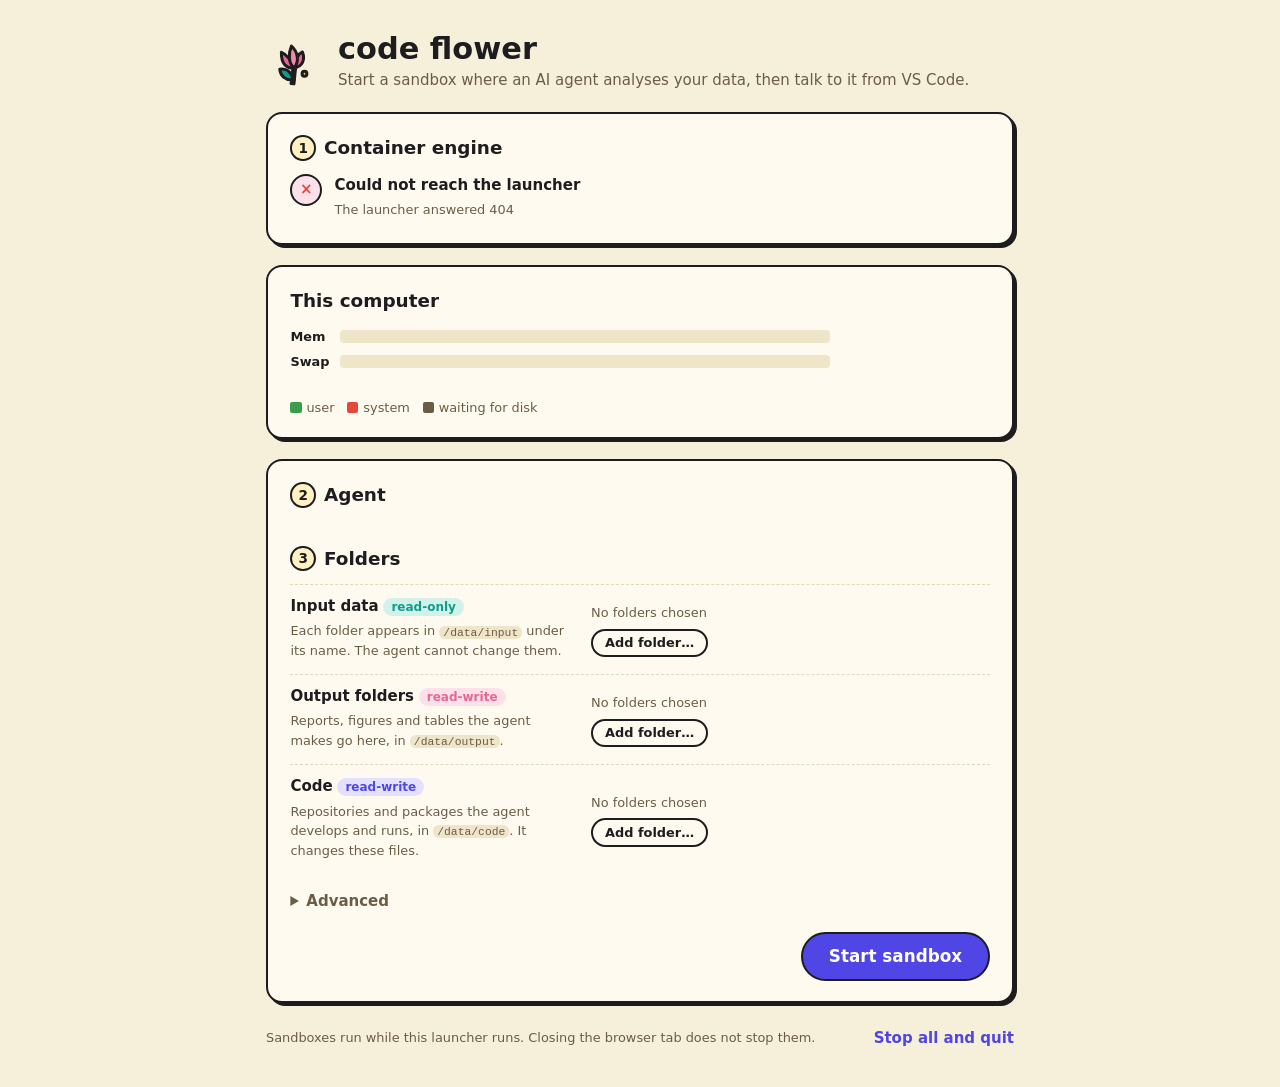
==== internal/gui/page/index.html @ 281e81e2 "Initial import from codeflower-agent@pre-split Co-Authored-By: Claude Opus 5.5 <noreply@anthropic.co" ====
<!doctype html>
<html lang="en">
<head>
<meta charset="utf-8">
<meta name="viewport" content="width=device-width, initial-scale=1">
<title>code flower launcher</title>
<link rel="icon" href="tulip.svg" type="image/svg+xml">
<link rel="stylesheet" href="style.css">
</head>
<body>
<header class="top">
  <img class="logo" src="tulip.svg" alt="">
  <div>
    <h1>code flower</h1>
    <p class="muted">Start a sandbox where an AI agent analyses your data, then talk to it from VS Code.</p>
  </div>
  <span class="version muted" id="version"></span>
</header>

<main>
  <section class="card" id="engine-card">
    <h2><span class="step">1</span> Container engine</h2>
    <div id="engine-body"><p class="muted"><span class="spinner"></span> Looking for Docker, Podman or Apptainer…</p></div>
  </section>

  <section class="card" id="resources-card" aria-labelledby="resources-title">
    <h2 id="resources-title">This computer <span class="muted small grow" id="resources-summary"></span></h2>
    <div class="meters">
      <div class="meter-row"><span class="meter-label">Mem</span><div class="meter" id="memory-meter"></div><span class="meter-value" id="memory-value"></span></div>
      <div class="meter-row" id="swap-row"><span class="meter-label">Swap</span><div class="meter" id="swap-meter"></div><span class="meter-value" id="swap-value"></span></div>
    </div>
    <div class="cores" id="cores" aria-label="Processor usage per core"></div>
    <p class="muted small legend">
      <span class="key key-user"></span> user <span class="key key-system"></span> system <span class="key key-iowait"></span> waiting for disk
      <span id="cache-key" hidden><span class="key key-cache"></span> file cache</span>
    </p>
    <p class="muted small" id="resources-note"></p>
  </section>

  <form class="card" id="start-form" autocomplete="off">
    <h2><span class="step">2</span> Agent</h2>
    <div class="agents" id="agents" role="radiogroup" aria-label="Agent"></div>

    <h2><span class="step">3</span> Folders</h2>
    <div class="folder-row">
      <div class="folder-label">
        <strong>Input data</strong> <span class="tag tag-teal">read-only</span>
        <p class="muted small">Each folder appears in <code>/data/input</code> under its name. The agent cannot change them.</p>
      </div>
      <div class="folder-list">
        <ul class="paths" id="inputs-list" data-empty="No folders chosen"></ul>
        <button type="button" class="pill pill-small" data-browse="inputs">Add folder…</button>
      </div>
    </div>
    <div class="folder-row">
      <div class="folder-label">
        <strong>Output folders</strong> <span class="tag tag-pink">read-write</span>
        <p class="muted small">Reports, figures and tables the agent makes go here, in <code>/data/output</code>.</p>
      </div>
      <div class="folder-list">
        <ul class="paths" id="outputs-list" data-empty="No folders chosen"></ul>
        <button type="button" class="pill pill-small" data-browse="outputs">Add folder…</button>
      </div>
    </div>
    <div class="folder-row">
      <div class="folder-label">
        <strong>Code</strong> <span class="tag tag-indigo">read-write</span>
        <p class="muted small">Repositories and packages the agent develops and runs, in <code>/data/code</code>. It changes these files.</p>
      </div>
      <div class="folder-list">
        <ul class="paths" id="code-list" data-empty="No folders chosen"></ul>
        <button type="button" class="pill pill-small" data-browse="code">Add folder…</button>
      </div>
    </div>

    <details class="advanced">
      <summary>Advanced</summary>
      <label>Project name
        <input id="project" value="default" pattern="[A-Za-z0-9][A-Za-z0-9._\-]*" maxlength="100">
        <span class="muted small">Sessions, sign-ins and the agent's working files are kept per project in <code id="projects-dir"></code>.</span>
      </label>
      <label>Engine
        <select id="engine"><option value="auto">Automatic</option><option value="docker">Docker</option><option value="podman">Podman</option><option value="apptainer">Apptainer</option></select>
      </label>
      <label>Sandbox image
        <input id="image" placeholder="codeflower-sandbox">
        <span class="muted small">A Docker or Podman image name, or an Apptainer <code>.sif</code> file.</span>
      </label>
    </details>

    <div class="actions">
      <p class="error" id="start-error" role="alert"></p>
      <button type="submit" class="pill pill-primary pill-large" id="start">Start sandbox</button>
    </div>
  </form>

  <section id="workers"></section>
</main>

<footer>
  <span class="muted small">Sandboxes run while this launcher runs. Closing the browser tab does not stop them.</span>
  <button type="button" class="link" id="quit">Stop all and quit</button>
</footer>

<dialog id="browser">
  <form method="dialog" class="browser">
    <header>
      <h3 id="browser-title">Choose a folder</h3>
      <button class="icon-button" value="cancel" aria-label="Close">×</button>
    </header>
    <div class="browser-path">
      <button type="button" class="icon-button" id="browser-up" title="Up one folder" aria-label="Up one folder">↑</button>
      <input id="browser-location" aria-label="Folder path" spellcheck="false">
      <button type="button" class="pill pill-small" id="browser-go">Go</button>
    </div>
    <div class="browser-body">
      <nav id="browser-places" aria-label="Places"></nav>
      <ul id="browser-list" role="listbox" aria-label="Folders"></ul>
    </div>
    <p class="error small" id="browser-error"></p>
    <footer>
      <span class="muted small" id="browser-summary"></span>
      <button type="button" class="pill pill-small" id="browser-new">New folder</button>
      <button class="pill" value="cancel">Cancel</button>
      <button type="button" class="pill pill-primary" id="browser-choose">Use this folder</button>
    </footer>
  </form>
</dialog>

<template id="worker-template">
  <article class="card worker">
    <header>
      <span class="badge"></span>
      <div class="grow">
        <h3></h3>
        <p class="muted small meta"></p>
      </div>
      <button type="button" class="pill pill-small stop">Stop</button>
      <button type="button" class="icon-button forget" title="Remove from the list" aria-label="Remove from the list">×</button>
    </header>
    <div class="connect">
      <p><strong>Connect from VS Code.</strong> Install the code flower extension, then click <em>Open in VS Code</em>, or run
        <em>code flower: Connect to worker</em> from the command palette and paste this line:</p>
      <div class="line">
        <code class="url"></code>
        <button type="button" class="pill pill-small copy">Copy</button>
        <a class="pill pill-small pill-teal open">Open in VS Code</a>
      </div>
      <p class="muted small">Anyone with this line can control the agent; keep it to yourself.</p>
    </div>
    <p class="error worker-error"></p>
    <details class="log"><summary>Log</summary><pre></pre></details>
  </article>
</template>

<script src="app.js"></script>
</body>
</html>
---- internal/gui/page/style.css ----
/* The code flower look (codeflower.dev): paper and ink, bold outlines with
   hard offset shadows, pill buttons. Dark mode uses warm charcoal surfaces. */
:root {
  --paper: #f6efd9;
  --card: #fffaf0;
  --ink: #1d1d1f;
  --muted: #6b5d45;
  --line: #1d1d1f;
  --soft-line: #e3d8bd;
  --shadow: #1d1d1f;
  --code: #efe5c9;
  --indigo: #4f46e5;
  --indigo-soft: #e4e1ff;
  --teal: #0f9d8a;
  --teal-soft: #d3f1eb;
  --pink: #e8668f;
  --pink-soft: #fde1ea;
  --yellow-soft: #fff1c2;
  --orange: #ed9e4b;
  --red: #e5483b;
  --green: #3a9d4b;
  --on-accent: #fff;
  --border: 2px;
  --lift: 3px;
  color-scheme: light;
}

@media (prefers-color-scheme: dark) {
  :root {
    --paper: #1c1b21;
    --card: #25242c;
    --ink: #ece6d6;
    --muted: #a19a8b;
    --line: #45424f;
    --soft-line: #34323c;
    --shadow: transparent;
    --code: #2c2a33;
    --indigo: #7f78ff;
    --indigo-soft: #2b2946;
    --teal: #3cc9b4;
    --teal-soft: #1b3533;
    --pink: #f08cab;
    --pink-soft: #3d2530;
    --yellow-soft: #352f1e;
    --orange: #f2a65a;
    --red: #f07167;
    --green: #6cc77b;
    --border: 1px;
    --lift: 0px;
    color-scheme: dark;
  }
  .logo { background: #f6efd9; }
}

* { box-sizing: border-box; }

body {
  margin: 0;
  background: var(--paper);
  color: var(--ink);
  font: 15px/1.5 "DM Sans", system-ui, -apple-system, "Segoe UI", sans-serif;
}

h1, h2, h3 {
  font-family: "Fredoka", ui-rounded, "SF Pro Rounded", "Segoe UI", system-ui, sans-serif;
  font-weight: 600;
  margin: 0;
}

h1 { font-size: 1.9rem; line-height: 1.1; }
h2 { font-size: 1.15rem; margin: 0 0 0.75rem; display: flex; align-items: center; gap: 0.5rem; }
h2:not(:first-child) { margin-top: 1.5rem; }
h3 { font-size: 1.05rem; }

code {
  font-family: ui-monospace, "SF Mono", Menlo, Consolas, monospace;
  font-size: 0.88em;
  background: var(--code);
  border-radius: 6px;
  padding: 0.05em 0.35em;
}

a { color: var(--indigo); font-weight: 600; }
a.pill { color: var(--ink); }
a.pill-primary, a.pill-teal { color: var(--on-accent); }
.muted { color: var(--muted); }
.small { font-size: 0.86em; }
.grow { flex: 1; min-width: 0; }
p { margin: 0.25rem 0; }

.top {
  display: flex;
  align-items: center;
  gap: 1rem;
  max-width: 780px;
  margin: 0 auto;
  padding: 2rem 16px 1rem;
}
.top > div { flex: 1; }
.logo { width: 56px; height: 56px; border-radius: 16px; padding: 4px; }
.version { align-self: flex-start; font-size: 0.8em; }

main {
  max-width: 780px;
  margin: 0 auto;
  padding: 0 16px;
  display: flex;
  flex-direction: column;
  gap: 1.25rem;
}

.card {
  background: var(--card);
  border: var(--border) solid var(--line);
  border-radius: 16px;
  box-shadow: var(--lift) var(--lift) 0 var(--shadow);
  padding: 1.25rem 1.4rem;
}

.step {
  display: inline-grid;
  place-items: center;
  width: 1.6rem;
  height: 1.6rem;
  border-radius: 50%;
  background: var(--yellow-soft);
  border: var(--border) solid var(--line);
  font-size: 0.85rem;
}

/* Buttons */
.pill {
  display: inline-flex;
  align-items: center;
  justify-content: center;
  gap: 0.35rem;
  border: var(--border) solid var(--line);
  border-radius: 999px;
  padding: 0.35rem 1rem;
  background: var(--card);
  color: var(--ink);
  font: inherit;
  font-weight: 600;
  cursor: pointer;
  text-decoration: none;
  white-space: nowrap;
  transition: transform 0.08s, box-shadow 0.08s;
}
.pill:hover:not(:disabled) { transform: translate(-1px, -1px); box-shadow: 3px 3px 0 var(--shadow); }
.pill:active:not(:disabled) { transform: translate(2px, 2px); box-shadow: none; }
.pill:disabled { opacity: 0.45; cursor: default; }
.pill-primary { background: var(--indigo); color: var(--on-accent); }
.pill-teal { background: var(--teal); color: var(--on-accent); }
.pill-small { padding: 0.15rem 0.75rem; font-size: 0.86em; }
.pill-large { padding: 0.6rem 1.6rem; font-size: 1.05rem; }

.icon-button {
  border: none;
  background: none;
  color: var(--muted);
  font-size: 1.25rem;
  line-height: 1;
  width: 2rem;
  height: 2rem;
  border-radius: 8px;
  cursor: pointer;
}
.icon-button:hover { background: var(--code); color: var(--ink); }

.link {
  border: none;
  background: none;
  color: var(--indigo);
  font: inherit;
  font-weight: 600;
  cursor: pointer;
  padding: 0;
}
.link:hover { text-decoration: underline; }

:focus-visible { outline: 2px solid var(--indigo); outline-offset: 2px; }

.tag {
  display: inline-block;
  border-radius: 999px;
  padding: 0 0.5rem;
  font-size: 0.75rem;
  font-weight: 600;
}
.tag-teal { background: var(--teal-soft); color: var(--teal); }
.tag-pink { background: var(--pink-soft); color: var(--pink); }
.tag-indigo { background: var(--indigo-soft); color: var(--indigo); }

.error { color: var(--red); font-weight: 600; margin: 0; }
.error:empty { display: none; }

.spinner {
  display: inline-block;
  width: 0.9em;
  height: 0.9em;
  border: 2px solid var(--soft-line);
  border-top-color: var(--indigo);
  border-radius: 50%;
  animation: spin 0.8s linear infinite;
  vertical-align: -0.1em;
}
@keyframes spin { to { transform: rotate(360deg); } }

/* Engine status */
.status { display: flex; gap: 0.75rem; align-items: flex-start; }
.status-icon {
  flex: none;
  display: grid;
  place-items: center;
  width: 2rem;
  height: 2rem;
  border-radius: 50%;
  border: var(--border) solid var(--line);
  font-weight: 700;
}
.status-icon.ok { background: var(--teal-soft); color: var(--teal); }
.status-icon.bad { background: var(--pink-soft); color: var(--red); }
.status-icon.warn { background: var(--yellow-soft); color: var(--orange); }
.engines { display: flex; flex-wrap: wrap; gap: 0.4rem; margin-top: 0.5rem; }
.engines span { font-size: 0.8em; border-radius: 999px; padding: 0.05rem 0.55rem; background: var(--code); }
.engines .ready { background: var(--teal-soft); color: var(--teal); font-weight: 600; }

.guide-tabs { display: flex; flex-wrap: wrap; gap: 0.4rem; margin: 1rem 0 0.75rem; }
.guide-tabs button[aria-selected="true"] { background: var(--ink); color: var(--card); }
.steps { margin: 0; padding-left: 1.3rem; }
.steps li { margin: 0.5rem 0; }
.command {
  display: flex;
  align-items: flex-start;
  gap: 0.5rem;
  margin-top: 0.35rem;
  background: var(--code);
  border-radius: 10px;
  padding: 0.45rem 0.6rem;
}
.command pre {
  flex: 1;
  margin: 0;
  overflow-x: auto;
  font: 0.86em/1.5 ui-monospace, "SF Mono", Menlo, Consolas, monospace;
}
.command button { flex: none; }
.recheck { margin-top: 1rem; display: flex; gap: 0.75rem; align-items: center; }

/* Agents */
.agents { display: grid; grid-template-columns: repeat(auto-fit, minmax(190px, 1fr)); gap: 0.75rem; }
.agent {
  display: flex;
  flex-direction: column;
  gap: 0.2rem;
  text-align: left;
  padding: 0.8rem 0.95rem;
  border: var(--border) solid var(--soft-line);
  border-radius: 14px;
  background: var(--card);
  color: var(--ink);
  font: inherit;
  cursor: pointer;
}
.agent:hover { border-color: var(--line); }
.agent[aria-checked="true"] {
  border-color: var(--line);
  background: var(--indigo-soft);
  box-shadow: var(--lift) var(--lift) 0 var(--shadow);
}
.agent strong { font-family: "Fredoka", ui-rounded, system-ui, sans-serif; font-size: 1.05rem; }
.agent .check { float: right; color: var(--indigo); visibility: hidden; }
.agent[aria-checked="true"] .check { visibility: visible; }

/* Folders */
.folder-row {
  display: grid;
  grid-template-columns: minmax(0, 1fr) minmax(0, 1.4fr);
  gap: 0.5rem 1rem;
  align-items: center;
  padding: 0.6rem 0;
  border-top: 1px dashed var(--soft-line);
}
.folder-row:first-of-type { border-top: none; }
.folder-list { display: flex; flex-direction: column; gap: 0.4rem; align-items: flex-start; min-width: 0; }
.paths { list-style: none; margin: 0; padding: 0; display: flex; flex-direction: column; gap: 0.3rem; width: 100%; }
.paths:empty::before { content: attr(data-empty); color: var(--muted); font-size: 0.86em; }
.paths li { display: flex; gap: 0.4rem; align-items: center; min-width: 0; }
.paths .target { flex: none; color: var(--muted); font: 0.8em ui-monospace, "SF Mono", Menlo, Consolas, monospace; }
.path {
  flex: 1;
  min-width: 0;
  overflow: hidden;
  text-overflow: ellipsis;
  white-space: nowrap;
  /* Long paths lose their start, not the folder name. */
  direction: rtl;
  text-align: left;
  font: 0.86em ui-monospace, "SF Mono", Menlo, Consolas, monospace;
  background: var(--code);
  border-radius: 8px;
  padding: 0.35rem 0.55rem;
}
.path bdi { direction: ltr; unicode-bidi: isolate; }
.path:empty::before { content: attr(data-empty); color: var(--muted); direction: ltr; font-family: inherit; }

#resources-card h2 .grow { font-weight: 400; text-align: right; }
.meters { display: flex; flex-direction: column; gap: 0.35rem; }
.meter-row { display: grid; grid-template-columns: 2.6rem minmax(0, 1fr) auto; gap: 0.5rem; align-items: center; }
.meter-row[hidden] { display: none; }
.meter-label { font-weight: 600; font-size: 0.86em; }
.meter-value { font: 0.8em ui-monospace, "SF Mono", Menlo, Consolas, monospace; white-space: nowrap; min-width: 9.5rem; text-align: right; }
.meter {
  display: flex;
  height: 0.8rem;
  background: var(--code);
  border-radius: 4px;
  overflow: hidden;
}
.meter span { transition: width 0.4s ease; }
.meter .user, .meter .used, .key-user { background: var(--green); }
.meter .system, .key-system { background: var(--red); }
.meter .iowait, .key-iowait { background: var(--muted); }
.meter .cache, .key-cache { background: var(--orange); opacity: 0.55; }
.cores {
  display: grid;
  grid-template-columns: repeat(auto-fill, minmax(10.5rem, 1fr));
  gap: 0.3rem 1rem;
  margin-top: 0.9rem;
}
.core { display: grid; grid-template-columns: 1.8rem minmax(0, 1fr) 2.8rem; gap: 0.35rem; align-items: center; }
.core .meter { height: 0.6rem; }
.core-label, .core-value { font: 0.75em ui-monospace, "SF Mono", Menlo, Consolas, monospace; color: var(--muted); }
.core-value { text-align: right; }
.legend { margin: 0.75rem 0 0; display: flex; flex-wrap: wrap; align-items: center; gap: 0.3rem; }
.key { display: inline-block; width: 0.7rem; height: 0.7rem; border-radius: 2px; margin-left: 0.5rem; }
.key:first-child { margin-left: 0; }
#resources-note:empty { display: none; }
#resources-note { margin: 0.4rem 0 0; }

.advanced { margin-top: 1rem; }
.advanced summary { cursor: pointer; font-weight: 600; color: var(--muted); }
.advanced label { display: flex; flex-direction: column; gap: 0.2rem; margin-top: 0.75rem; font-weight: 600; }
.advanced label .small { font-weight: 400; }
input, select {
  font: inherit;
  color: var(--ink);
  background: var(--card);
  border: var(--border) solid var(--soft-line);
  border-radius: 10px;
  padding: 0.35rem 0.6rem;
}
input:focus, select:focus { border-color: var(--indigo); outline: none; }
.advanced input, .advanced select { max-width: 360px; }

.actions { display: flex; align-items: center; justify-content: flex-end; gap: 1rem; margin-top: 1.25rem; }
.actions .error { flex: 1; }

/* Running sandboxes */
#workers { display: flex; flex-direction: column; gap: 1rem; }
#workers:empty { display: none; }
.worker > header { display: flex; align-items: center; gap: 0.75rem; }
.badge {
  flex: none;
  border-radius: 999px;
  padding: 0.1rem 0.6rem;
  font-size: 0.78rem;
  font-weight: 700;
  border: var(--border) solid var(--line);
}
.badge.starting, .badge.stopping { background: var(--yellow-soft); }
.badge.ready { background: var(--teal-soft); color: var(--teal); }
.badge.stopped { background: var(--code); color: var(--muted); }
.badge.failed { background: var(--pink-soft); color: var(--red); }
.meta { overflow: hidden; text-overflow: ellipsis; }
.connect { margin-top: 0.9rem; padding: 0.8rem 0.9rem; border-radius: 12px; background: var(--teal-soft); }
.connect[hidden] { display: none; }
.line { display: flex; flex-wrap: wrap; gap: 0.5rem; align-items: center; margin: 0.5rem 0; }
.line code { flex: 1 1 260px; min-width: 0; overflow-x: auto; white-space: nowrap; background: var(--card); padding: 0.35rem 0.55rem; }
.worker-error { margin-top: 0.75rem; }
.log { margin-top: 0.75rem; }
.log summary { cursor: pointer; color: var(--muted); font-weight: 600; font-size: 0.9em; }
.log pre {
  margin: 0.5rem 0 0;
  max-height: 260px;
  overflow: auto;
  background: var(--code);
  border-radius: 10px;
  padding: 0.6rem 0.75rem;
  font: 0.8em/1.45 ui-monospace, "SF Mono", Menlo, Consolas, monospace;
  white-space: pre-wrap;
  word-break: break-all;
}
.forget[hidden], .stop[hidden] { display: none; }

footer {
  max-width: 780px;
  margin: 1.5rem auto 2.5rem;
  padding: 0 16px;
  display: flex;
  gap: 1rem;
  align-items: center;
  justify-content: space-between;
}

/* Folder browser */
dialog {
  border: var(--border) solid var(--line);
  border-radius: 16px;
  background: var(--card);
  color: var(--ink);
  padding: 0;
  width: min(720px, calc(100vw - 32px));
  box-shadow: 6px 6px 0 var(--shadow);
}
dialog::backdrop { background: rgb(29 29 31 / 0.35); }
.browser { display: flex; flex-direction: column; height: min(560px, calc(100vh - 64px)); }
.browser > header, .browser > footer {
  display: flex;
  align-items: center;
  gap: 0.5rem;
  padding: 0.75rem 1rem;
  margin: 0;
  max-width: none;
}
.browser > header { justify-content: space-between; border-bottom: 1px solid var(--soft-line); }
.browser > footer { border-top: 1px solid var(--soft-line); justify-content: flex-end; }
.browser > footer .muted { margin-right: auto; }
.browser-path { display: flex; gap: 0.4rem; align-items: center; padding: 0.6rem 1rem; }
.browser-path input { flex: 1; min-width: 0; font-family: ui-monospace, "SF Mono", Menlo, Consolas, monospace; font-size: 0.86em; }
.browser-body { flex: 1; min-height: 0; display: grid; grid-template-columns: 150px 1fr; border-top: 1px solid var(--soft-line); }
#browser-places { display: flex; flex-direction: column; gap: 0.1rem; padding: 0.5rem; border-right: 1px solid var(--soft-line); overflow: auto; }
#browser-places button {
  text-align: left;
  border: none;
  background: none;
  color: var(--ink);
  font: inherit;
  padding: 0.3rem 0.5rem;
  border-radius: 8px;
  cursor: pointer;
}
#browser-places button:hover { background: var(--code); }
#browser-list { list-style: none; margin: 0; padding: 0.35rem; overflow: auto; }
#browser-list li {
  padding: 0.35rem 0.6rem;
  border-radius: 8px;
  cursor: pointer;
  display: flex;
  gap: 0.5rem;
  align-items: center;
}
#browser-list li::before {
  content: "";
  flex: none;
  width: 1.1em;
  height: 0.85em;
  border-radius: 2px 3px 3px 3px;
  background: var(--yellow-soft);
  border: 1.5px solid var(--orange);
  box-shadow: inset 0 0.18em 0 var(--orange);
}
#browser-list li:hover { background: var(--code); }
#browser-list li.empty { color: var(--muted); cursor: default; }
#browser-list li.empty::before { content: none; }
#browser-list li.empty:hover { background: none; }
.browser > .error { padding: 0 1rem; }

@media (max-width: 620px) {
  .folder-row { grid-template-columns: 1fr; }
  .browser-body { grid-template-columns: 1fr; }
  #browser-places { flex-direction: row; flex-wrap: wrap; border-right: none; border-bottom: 1px solid var(--soft-line); }
  .top { padding-top: 1.25rem; }
  footer { flex-direction: column; align-items: flex-start; }
}
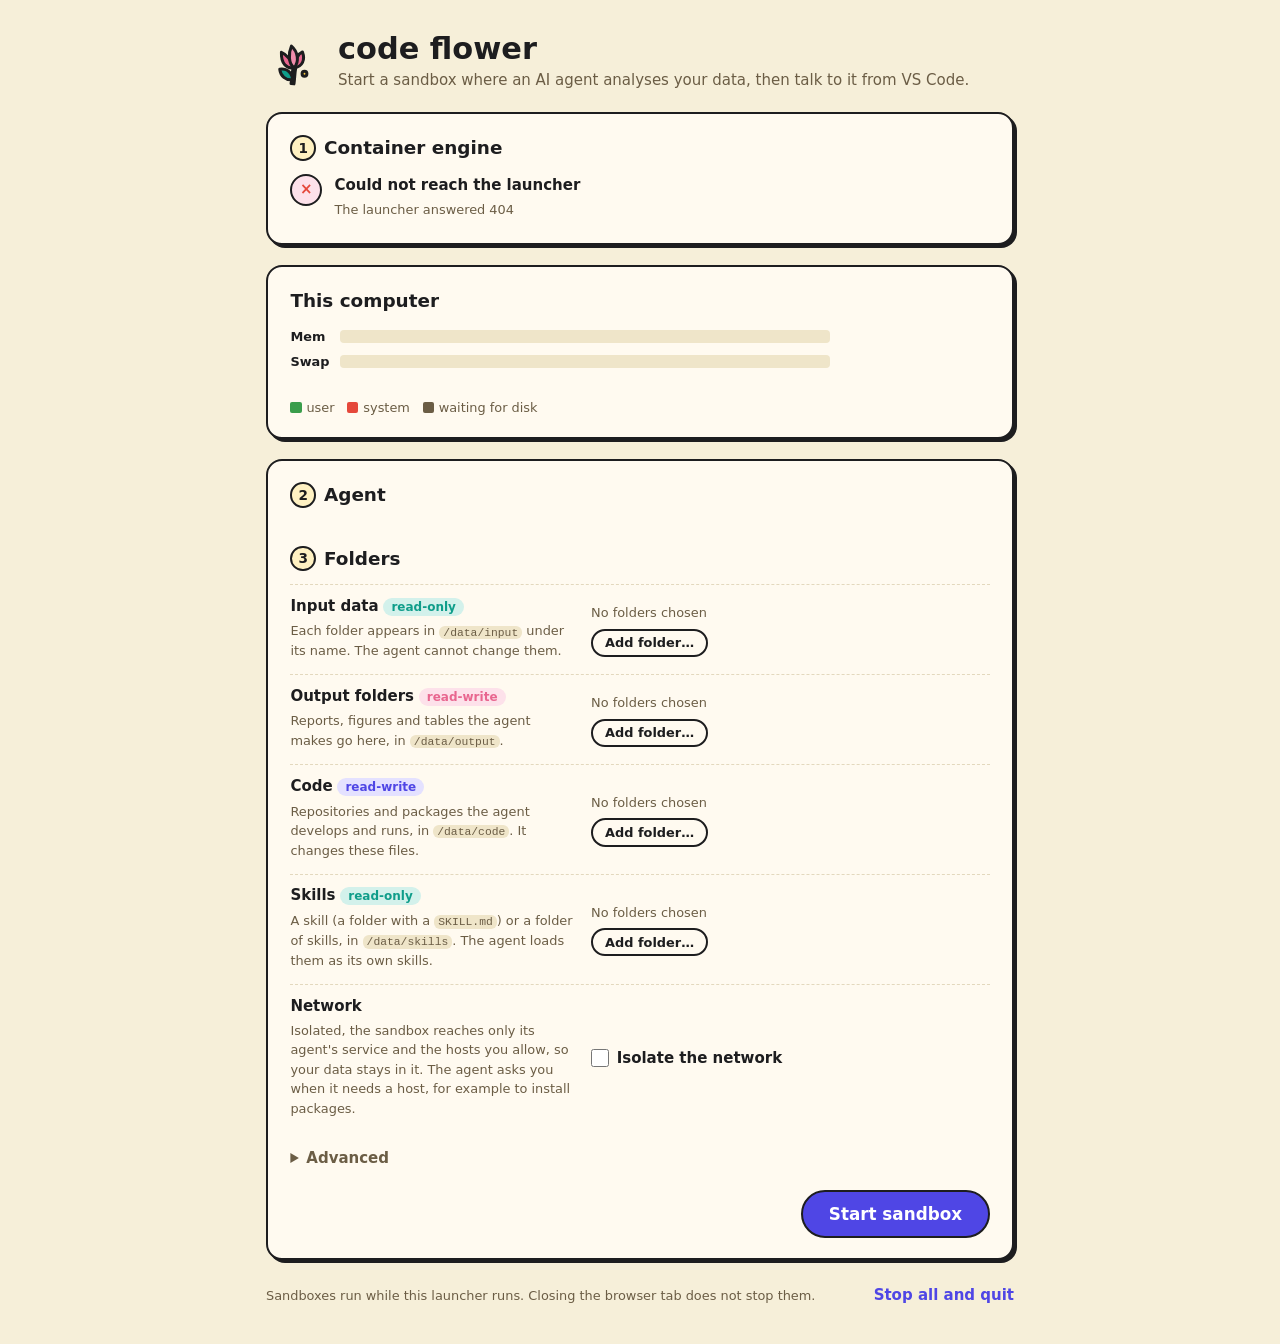
==== commit 9821038e: "Isolate the sandbox network and mount user skills --isolate-network (and the window's "Isolate the n" ====
--- a/internal/gui/page/index.html
+++ b/internal/gui/page/index.html
@@ -72,6 +72,26 @@
         <button type="button" class="pill pill-small" data-browse="code">Add folder…</button>
       </div>
     </div>
+    <div class="folder-row">
+      <div class="folder-label">
+        <strong>Skills</strong> <span class="tag tag-teal">read-only</span>
+        <p class="muted small">A skill (a folder with a <code>SKILL.md</code>) or a folder of skills, in <code>/data/skills</code>. The agent loads them as its own skills.</p>
+      </div>
+      <div class="folder-list">
+        <ul class="paths" id="skills-list" data-empty="No folders chosen"></ul>
+        <button type="button" class="pill pill-small" data-browse="skills">Add folder…</button>
+      </div>
+    </div>
+    <div class="folder-row">
+      <div class="folder-label">
+        <strong>Network</strong>
+        <p class="muted small">Isolated, the sandbox reaches only its agent's service and the hosts you allow, so your data stays in it. The agent asks you when it needs a host, for example to install packages.</p>
+      </div>
+      <div class="folder-list">
+        <label class="toggle"><input type="checkbox" id="isolate-network"> Isolate the network</label>
+        <p class="muted small" id="isolation-note" hidden></p>
+      </div>
+    </div>
 
     <details class="advanced">
       <summary>Advanced</summary>
@@ -83,7 +103,7 @@
         <select id="engine"><option value="auto">Automatic</option><option value="docker">Docker</option><option value="podman">Podman</option><option value="apptainer">Apptainer</option></select>
       </label>
       <label>Sandbox image
-        <input id="image" placeholder="codeflower-sandbox">
+        <input id="image" placeholder="the published image, downloaded on first use">
         <span class="muted small">A Docker or Podman image name, or an Apptainer <code>.sif</code> file.</span>
       </label>
     </details>
@@ -134,6 +154,8 @@
       <div class="grow">
         <h3></h3>
         <p class="muted small meta"></p>
+        <p class="muted small network" hidden>Network isolated. To allow a host, add a line to <code class="allowlist"></code>; it applies at once. Refused hosts appear in the log.</p>
+        <p class="activity" hidden></p>
       </div>
       <button type="button" class="pill pill-small stop">Stop</button>
       <button type="button" class="icon-button forget" title="Remove from the list" aria-label="Remove from the list">×</button>
--- a/internal/gui/page/style.css
+++ b/internal/gui/page/style.css
@@ -282,6 +282,11 @@
   border-top: 1px dashed var(--soft-line);
 }
 .folder-row:first-of-type { border-top: none; }
+.toggle { display: flex; align-items: center; gap: 0.5rem; font-weight: 600; cursor: pointer; }
+.toggle input { width: 1.1rem; height: 1.1rem; accent-color: var(--indigo); margin: 0; }
+#isolation-note { margin: 0; overflow-wrap: anywhere; }
+#isolation-note.warn { color: var(--orange); }
+.worker .network code { overflow-wrap: anywhere; }
 .folder-list { display: flex; flex-direction: column; gap: 0.4rem; align-items: flex-start; min-width: 0; }
 .paths { list-style: none; margin: 0; padding: 0; display: flex; flex-direction: column; gap: 0.3rem; width: 100%; }
 .paths:empty::before { content: attr(data-empty); color: var(--muted); font-size: 0.86em; }
@@ -373,6 +378,33 @@
 .badge.stopped { background: var(--code); color: var(--muted); }
 .badge.failed { background: var(--pink-soft); color: var(--red); }
 .meta { overflow: hidden; text-overflow: ellipsis; }
+.activity { display: flex; flex-wrap: wrap; gap: 0.4rem; margin-top: 0.4rem; }
+.activity[hidden] { display: none; }
+.chip {
+  display: inline-flex;
+  align-items: center;
+  gap: 0.35rem;
+  border-radius: 999px;
+  padding: 0.1rem 0.6rem;
+  font-size: 0.8rem;
+  font-weight: 600;
+  background: var(--code);
+  color: var(--muted);
+}
+.chip.working { background: var(--teal-soft); color: var(--teal); }
+.chip.waiting { background: var(--yellow-soft); color: var(--ink); }
+.chip.working::before, .chip.waiting::before {
+  content: "";
+  width: 0.5rem;
+  height: 0.5rem;
+  border-radius: 50%;
+  background: currentColor;
+}
+.chip.working::before { animation: pulse 1.6s ease-in-out infinite; }
+.chip.waiting::before { background: var(--orange); }
+.worker.attention { border-color: var(--orange); box-shadow: var(--lift) var(--lift) 0 var(--orange); }
+@keyframes pulse { 50% { opacity: 0.3; } }
+@media (prefers-reduced-motion: reduce) { .chip.working::before { animation: none; } }
 .connect { margin-top: 0.9rem; padding: 0.8rem 0.9rem; border-radius: 12px; background: var(--teal-soft); }
 .connect[hidden] { display: none; }
 .line { display: flex; flex-wrap: wrap; gap: 0.5rem; align-items: center; margin: 0.5rem 0; }
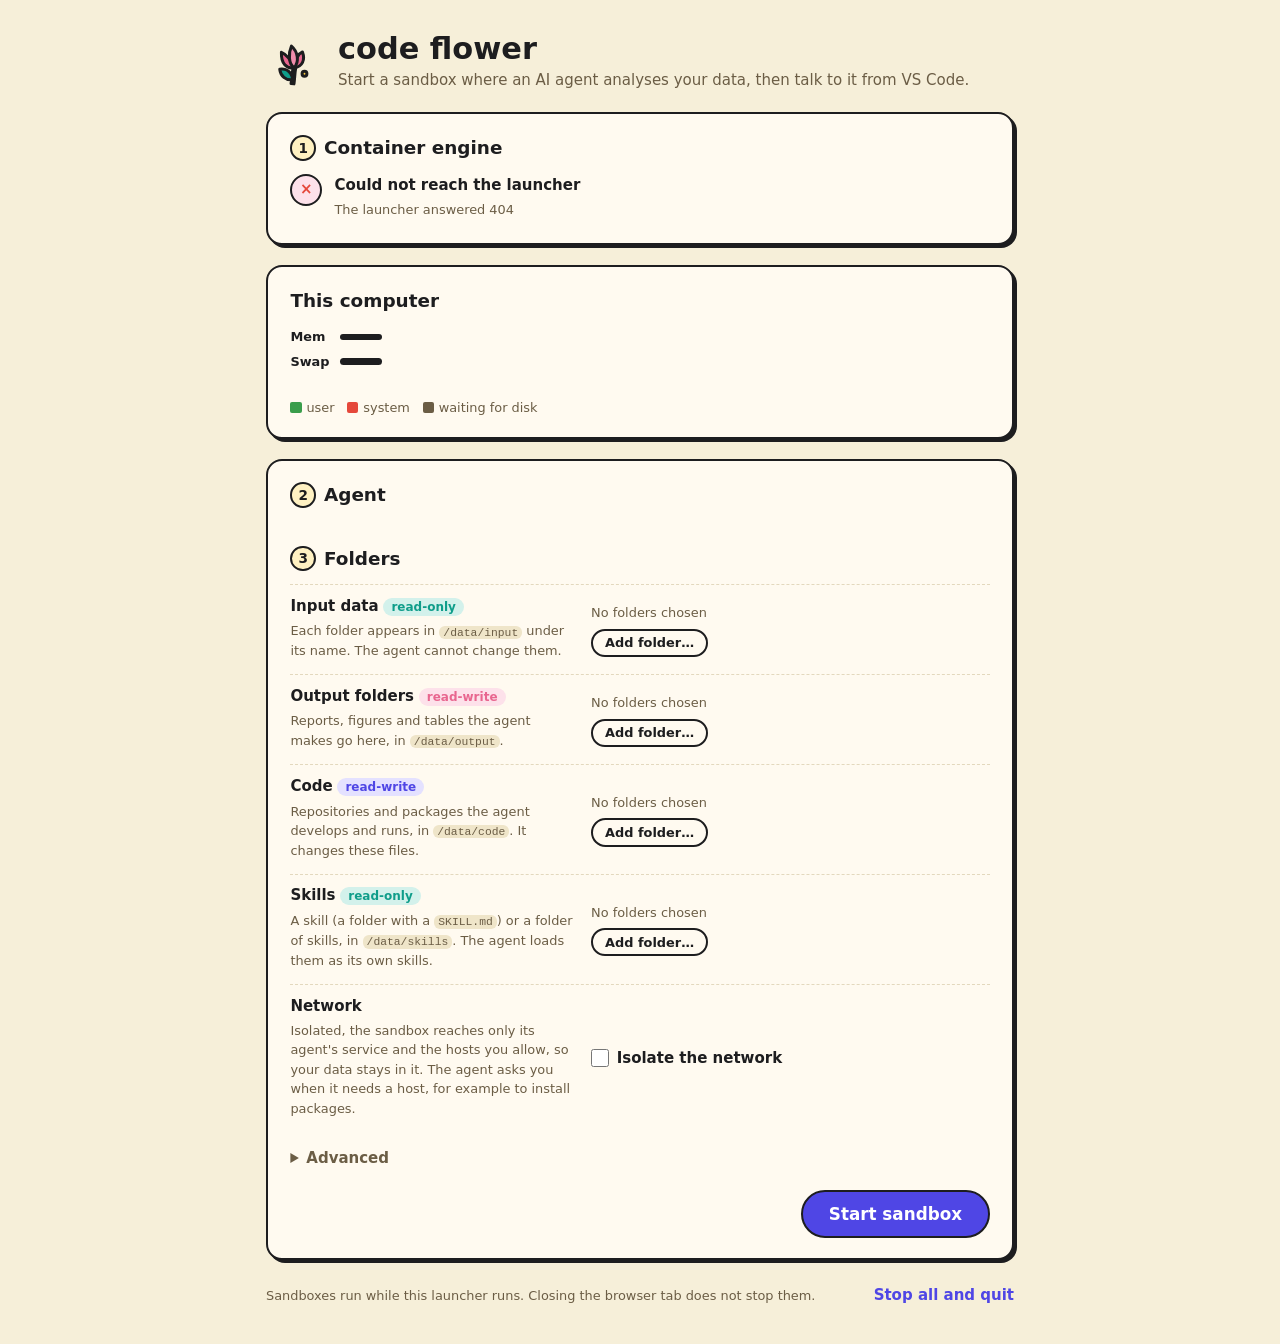
==== commit e1cde933: "Add task mode and sandbox usage display Add unattended task execution, model and effort settings, re" ====
--- a/internal/gui/page/index.html
+++ b/internal/gui/page/index.html
@@ -102,9 +102,13 @@
       <label>Engine
         <select id="engine"><option value="auto">Automatic</option><option value="docker">Docker</option><option value="podman">Podman</option><option value="apptainer">Apptainer</option></select>
       </label>
+      <label>Sandbox version
+        <input id="image-tag" placeholder="latest">
+        <span class="muted small">A release of the published image (<code>0.2.1</code>, or <code>0.2</code> for its newest fix) or a commit's build (<code>sha-abc1234</code>), downloaded on first use.</span>
+      </label>
       <label>Sandbox image
         <input id="image" placeholder="the published image, downloaded on first use">
-        <span class="muted small">A Docker or Podman image name, or an Apptainer <code>.sif</code> file.</span>
+        <span class="muted small">Instead of a version: a Docker or Podman image name, or an Apptainer <code>.sif</code> file.</span>
       </label>
     </details>
 
@@ -156,6 +160,7 @@
         <p class="muted small meta"></p>
         <p class="muted small network" hidden>Network isolated. To allow a host, add a line to <code class="allowlist"></code>; it applies at once. Refused hosts appear in the log.</p>
         <p class="activity" hidden></p>
+        <p class="usage" hidden></p>
       </div>
       <button type="button" class="pill pill-small stop">Stop</button>
       <button type="button" class="icon-button forget" title="Remove from the list" aria-label="Remove from the list">×</button>
--- a/internal/gui/page/style.css
+++ b/internal/gui/page/style.css
@@ -380,6 +380,13 @@
 .meta { overflow: hidden; text-overflow: ellipsis; }
 .activity { display: flex; flex-wrap: wrap; gap: 0.4rem; margin-top: 0.4rem; }
 .activity[hidden] { display: none; }
+.usage { display: flex; flex-wrap: wrap; gap: 0.4rem; margin-top: 0.4rem; }
+.usage[hidden] { display: none; }
+.chip.quota { gap: 0.4rem; }
+.chip.quota.low { background: var(--yellow-soft); color: var(--ink); }
+.meter { display: inline-block; width: 2.6rem; height: 0.4rem; border-radius: 999px; background: var(--line); overflow: hidden; }
+.meter > span { display: block; height: 100%; background: var(--teal); }
+.chip.quota.low .meter > span { background: var(--orange); }
 .chip {
   display: inline-flex;
   align-items: center;
